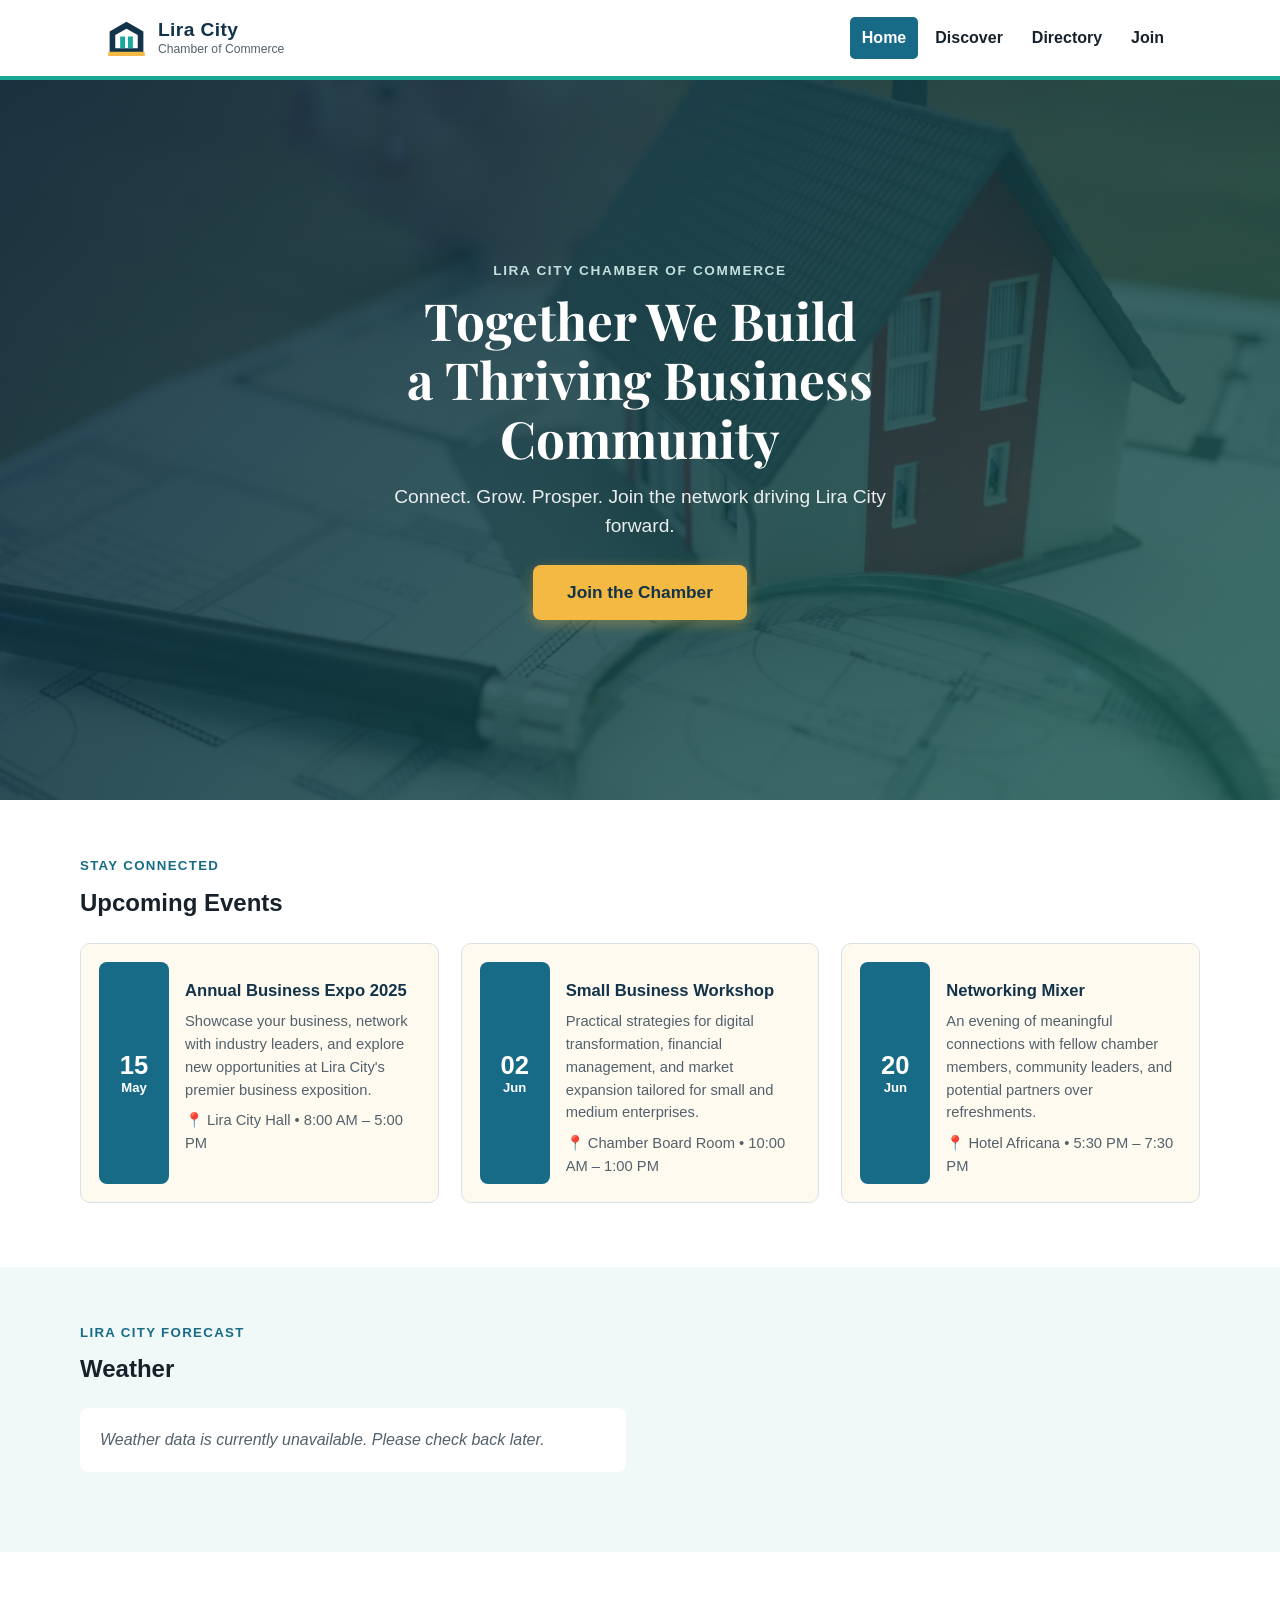
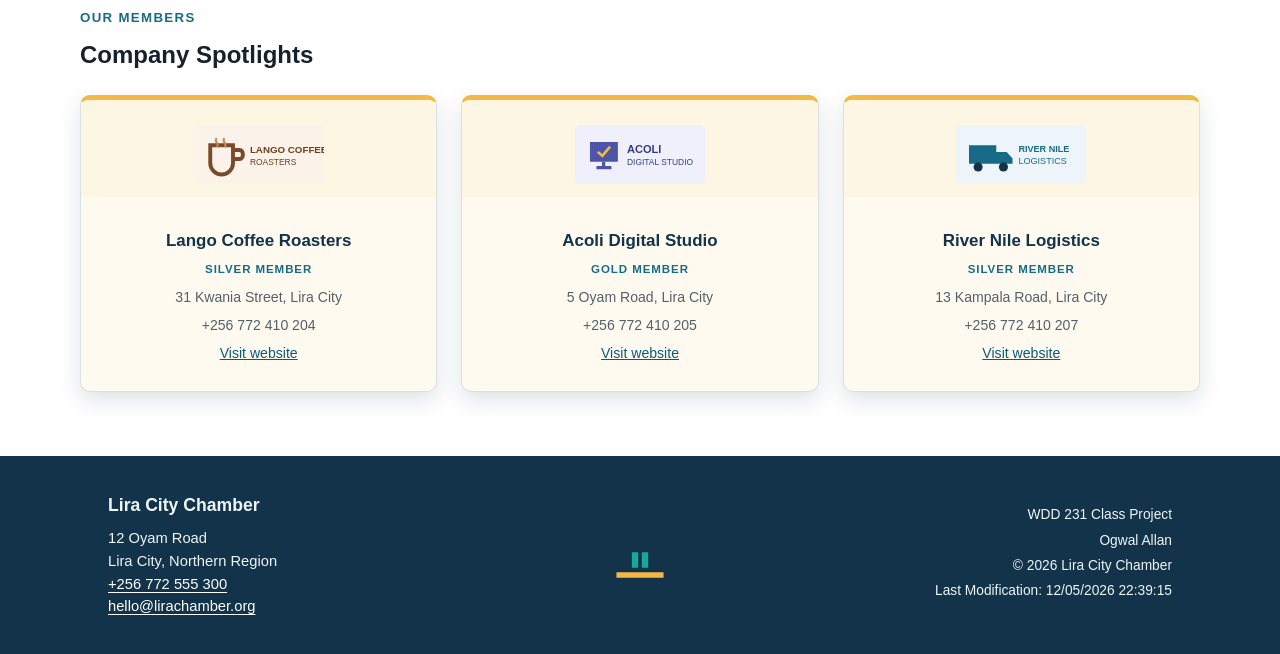
==== chamber/index.html @ 7673d874 "Wk01 Chamber Home Page" ====
<!doctype html>
<html lang="en-US">
<head>
  <meta charset="utf-8">
  <meta name="viewport" content="width=device-width, initial-scale=1">
  <meta name="description" content="Lira City Chamber of Commerce — connecting businesses, building community, and driving prosperity in Lira City.">
  <meta name="author" content="Ogwal Allan">
  <meta property="og:title" content="Lira City Chamber of Commerce">
  <meta property="og:description" content="Join Lira City's premier business network. Discover events, resources, and opportunities to grow your business.">
  <meta property="og:image" content="https://allan2468coder.github.io/wdd231/chamber/images/social-card.svg">
  <meta property="og:url" content="https://allan2468coder.github.io/wdd231/chamber/">
  <meta property="og:type" content="website">
  <meta name="twitter:card" content="summary_large_image">
  <title>Lira City Chamber of Commerce</title>
  <link rel="icon" href="images/favicon.svg" type="image/svg+xml">
  <link rel="preconnect" href="https://fonts.googleapis.com">
  <link rel="preconnect" href="https://fonts.gstatic.com" crossorigin>
  <link href="https://fonts.googleapis.com/css2?family=DM+Sans:wght@400;500;700&family=Playfair+Display:wght@700&display=swap" rel="stylesheet">
  <link rel="stylesheet" href="styles/normalize.css">
  <link rel="stylesheet" href="styles/small.css">
  <link rel="stylesheet" href="styles/larger.css">
  <script src="../scripts/navigation.js" defer></script>
  <script src="scripts/home.js" defer></script>
</head>
<body>
  <header class="site-header">
    <div class="header-inner">
      <a class="brand" href="index.html" aria-label="Lira City Chamber of Commerce home">
        <img src="images/chamber-mark.svg" alt="" width="48" height="48">
        <span><strong>Lira City</strong><small>Chamber of Commerce</small></span>
      </a>
      <button id="menu-button" class="menu-button" type="button" aria-label="Open navigation menu" aria-expanded="false" aria-controls="primary-nav"><span></span><span></span><span></span></button>
      <nav id="primary-nav" class="primary-nav" aria-label="Primary navigation">
        <a href="index.html" aria-current="page">Home</a>
        <a href="discover.html">Discover</a>
        <a href="directory.html">Directory</a>
        <a href="join.html">Join</a>
      </nav>
    </div>
  </header>

  <main class="home-main">
    <!-- Hero Section -->
    <section class="hero" aria-labelledby="hero-heading">
      <div class="hero-bg"></div>
      <div class="hero-overlay"></div>
      <div class="hero-content">
        <p class="eyebrow">Lira City Chamber of Commerce</p>
        <h1 id="hero-heading">Together We Build<br>a Thriving Business Community</h1>
        <p>Connect. Grow. Prosper. Join the network driving Lira City forward.</p>
        <a href="join.html" class="cta-button">Join the Chamber</a>
      </div>
    </section>

    <!-- Current Events Section -->
    <section class="events-section section-padding" aria-labelledby="events-heading">
      <div class="section-container">
        <p class="eyebrow">Stay connected</p>
        <h2 id="events-heading">Upcoming Events</h2>
        <div class="events-grid">
          <article class="event-card">
            <time class="event-date" datetime="2025-05-15"><span class="event-day">15</span> May</time>
            <div class="event-body">
              <h3>Annual Business Expo 2025</h3>
              <p>Showcase your business, network with industry leaders, and explore new opportunities at Lira City's premier business exposition.</p>
              <p class="event-meta"><strong>📍</strong> Lira City Hall &bull; 8:00 AM – 5:00 PM</p>
            </div>
          </article>
          <article class="event-card">
            <time class="event-date" datetime="2025-06-02"><span class="event-day">02</span> Jun</time>
            <div class="event-body">
              <h3>Small Business Workshop</h3>
              <p>Practical strategies for digital transformation, financial management, and market expansion tailored for small and medium enterprises.</p>
              <p class="event-meta"><strong>📍</strong> Chamber Board Room &bull; 10:00 AM – 1:00 PM</p>
            </div>
          </article>
          <article class="event-card">
            <time class="event-date" datetime="2025-06-20"><span class="event-day">20</span> Jun</time>
            <div class="event-body">
              <h3>Networking Mixer</h3>
              <p>An evening of meaningful connections with fellow chamber members, community leaders, and potential partners over refreshments.</p>
              <p class="event-meta"><strong>📍</strong> Hotel Africana &bull; 5:30 PM – 7:30 PM</p>
            </div>
          </article>
        </div>
      </div>
    </section>

    <!-- Weather Section -->
    <section class="weather-section section-padding" aria-labelledby="weather-heading">
      <div class="section-container">
        <p class="eyebrow">Lira City forecast</p>
        <h2 id="weather-heading">Weather</h2>
        <div class="weather-display" id="weather-display">
          <div class="weather-current">
            <div class="weather-icon-wrap">
              <span id="weather-icon" class="weather-icon" role="img" aria-label="Loading weather"></span>
            </div>
            <div class="weather-current-info">
              <p class="weather-temp" id="weather-temp">--</p>
              <p class="weather-desc" id="weather-desc">Loading weather data…</p>
              <p class="weather-humidity" id="weather-humidity"></p>
            </div>
          </div>
          <div class="weather-forecast" id="weather-forecast">
            <h3>3-Day Forecast</h3>
            <div class="forecast-cards" id="forecast-cards">
              <div class="forecast-card">
                <p class="forecast-day">--</p>
                <span class="forecast-icon" role="img" aria-label="Loading forecast"></span>
                <p class="forecast-temp">--</p>
              </div>
              <div class="forecast-card">
                <p class="forecast-day">--</p>
                <span class="forecast-icon" role="img" aria-label="Loading forecast"></span>
                <p class="forecast-temp">--</p>
              </div>
              <div class="forecast-card">
                <p class="forecast-day">--</p>
                <span class="forecast-icon" role="img" aria-label="Loading forecast"></span>
                <p class="forecast-temp">--</p>
              </div>
            </div>
          </div>
        </div>
      </div>
    </section>

    <!-- Company Spotlights Section -->
    <section class="spotlights-section section-padding" aria-labelledby="spotlights-heading">
      <div class="section-container">
        <p class="eyebrow">Our members</p>
        <h2 id="spotlights-heading">Company Spotlights</h2>
        <div class="spotlights-grid" id="spotlights-grid"></div>
      </div>
    </section>
  </main>

  <footer class="site-footer">
    <div class="footer-inner">
      <section>
        <h2>Lira City Chamber</h2>
        <address>12 Oyam Road<br>Lira City, Northern Region<br><a href="tel:+256772555300">+256 772 555 300</a><br><a href="mailto:hello@lirachamber.org">hello@lirachamber.org</a></address>
      </section>
      <div class="footer-mark" aria-hidden="true"><img src="images/chamber-mark.svg" alt="" width="58" height="58"></div>
      <section class="developer-info">
        <p>WDD 231 Class Project</p>
        <p>Ogwal Allan</p>
        <p>&copy; <span id="currentyear"></span> Lira City Chamber</p>
        <p>Last Modification: <span id="lastModified"></span></p>
      </section>
    </div>
  </footer>
</body>
</html>
---- chamber/styles/small.css ----
:root{--navy:#12334a;--blue:#176b87;--teal:#18a999;--gold:#f4b942;--cream:#fffaf0;--ink:#17212b;--muted:#52616b;--line:#d8e1e5;--white:#fff;--shadow:0 8px 22px rgb(18 51 74 / 14%)}
body{font-family:Arial,Helvetica,sans-serif;color:var(--ink);background:var(--cream);line-height:1.55}.site-header{background:var(--white);border-bottom:4px solid var(--teal);box-shadow:0 2px 8px rgb(18 51 74 / 8%)}.header-inner,main,.footer-inner{max-width:1120px;margin:auto}.header-inner{min-height:76px;padding:10px 18px;display:flex;align-items:center;justify-content:space-between;flex-wrap:wrap}.brand{display:flex;align-items:center;gap:9px;text-decoration:none;color:var(--navy);line-height:1.05}.brand img{width:45px;height:45px}.brand strong,.brand small{display:block}.brand strong{font-size:1.2rem;letter-spacing:.02em}.brand small{font-size:.76rem;color:var(--muted);margin-top:3px}.menu-button{border:0;background:transparent;padding:10px;cursor:pointer}.menu-button span{display:block;width:26px;height:3px;background:var(--navy);margin:5px;border-radius:3px}.primary-nav{width:100%;display:none;flex-direction:column;padding:8px 0 2px}.primary-nav.open{display:flex}.primary-nav a{padding:10px 13px;text-decoration:none;font-weight:700;border-radius:5px}.primary-nav a:hover,.primary-nav a:focus-visible,.primary-nav a[aria-current=page]{color:var(--white);background:var(--blue);outline:none}.directory-intro{padding:52px 20px 32px;background:linear-gradient(135deg,#e5f6f3,#fff5d9);border-bottom:1px solid var(--line)}.directory-intro>*{max-width:1120px;margin-left:auto;margin-right:auto}.eyebrow{color:var(--blue);font-size:.83rem;font-weight:700;letter-spacing:.1em;text-transform:uppercase;margin-bottom:7px}.directory-intro h1{color:var(--navy);font-size:clamp(2rem,6vw,3.4rem);line-height:1.1;margin-bottom:10px}.directory-intro p:last-child{color:var(--muted);font-size:1.06rem;margin-bottom:0}.directory-section{padding:30px 18px 55px}.directory-controls{display:flex;justify-content:center;gap:10px;margin-bottom:28px}.view-button{border:2px solid var(--blue);background:var(--white);color:var(--navy);padding:9px 15px;border-radius:6px;font-weight:700;cursor:pointer}.view-button span{font-size:1.25rem;vertical-align:-1px}.view-button:hover,.view-button:focus-visible,.view-button.is-active{color:var(--white);background:var(--blue);outline:none}.member-grid{display:grid;grid-template-columns:repeat(auto-fit,minmax(245px,1fr));gap:19px}.member-card{display:grid;grid-template-rows:auto 1fr;background:var(--white);border:1px solid var(--line);border-top:5px solid var(--teal);border-radius:10px;overflow:hidden;box-shadow:var(--shadow);transition:transform .2s}.member-card:hover{transform:translateY(-3px)}.member-card__head{padding:20px 18px 12px;text-align:center;background:#f5fbfb}.member-card__head img{height:70px;width:150px;object-fit:contain;margin:0 auto 10px}.member-card h2{font-size:1.1rem;line-height:1.25;margin-bottom:3px;color:var(--navy)}.member-card__level{font-size:.75rem;font-weight:700;color:var(--blue);text-transform:uppercase;letter-spacing:.07em}.member-card__body{padding:16px 18px;color:var(--muted);font-size:.94rem}.member-card__body p{margin-bottom:8px}.member-card__body a{color:#075b7b;overflow-wrap:anywhere}.member-list{display:grid;gap:0;border:1px solid var(--line);border-radius:7px;overflow:hidden;background:var(--white)}.member-list .member-card{display:grid;grid-template-columns:1fr;gap:8px;border:0;border-radius:0;border-top:1px solid var(--line);box-shadow:none;padding:17px;background:var(--white)}.member-list .member-card:first-child{border-top:0}.member-list .member-card:nth-child(even){background:#e8f8f6}.member-list .member-card:hover{transform:none}.member-list .member-card__head{padding:0;background:transparent;text-align:left}.member-list .member-card__head img,.member-list .member-card__level{display:none}.member-list .member-card h2{margin:0}.member-list .member-card__body{display:contents;padding:0}.member-list .member-card__body p{margin:0;color:var(--muted)}.site-footer{background:var(--navy);color:#eef6f7}.footer-inner{padding:35px 20px;display:grid;gap:25px}.site-footer h2{font-size:1.1rem;margin-bottom:8px}.site-footer address{font-style:normal;font-size:.92rem}.site-footer a{color:#fff;text-underline-offset:3px}.footer-mark{display:none}.developer-info{font-size:.86rem}.developer-info p{margin:0 0 4px}
@media (prefers-reduced-motion:reduce){*{transition:none!important}}

/* ═══════════════════════════════════════════════════════════════════════
   HOME PAGE SECTIONS (Mobile-First)
   ═══════════════════════════════════════════════════════════════════════ */

.home-main{max-width:none;margin:0}
.section-padding{padding:42px 18px 50px}
.section-container{max-width:1120px;margin:0 auto}

/* ─── Hero ──────────────────────────────────────────────────────────── */
.hero{position:relative;display:flex;align-items:center;justify-content:center;min-height:60vh;overflow:hidden;text-align:center;color:var(--white)}
.hero-bg{position:absolute;inset:0;background:url('../images/hero.webp') no-repeat center/cover;filter:brightness(.4)}
.hero-overlay{position:absolute;inset:0;background:linear-gradient(135deg,rgba(18,51,74,.75),rgba(24,169,153,.35))}
.hero-content{position:relative;z-index:2;max-width:740px;padding:20px}
.hero-content .eyebrow{color:#d4f1ed;font-size:.85rem;font-weight:700;letter-spacing:.12em;text-transform:uppercase;margin-bottom:10px}
.hero-content h1{font-family:'Playfair Display',Georgia,serif;font-size:clamp(1.8rem,6vw,3.2rem);line-height:1.15;margin-bottom:14px}
.hero-content p{font-size:clamp(1rem,2.5vw,1.2rem);opacity:.9;margin-bottom:24px;max-width:540px;margin-left:auto;margin-right:auto}
.cta-button{display:inline-block;background:var(--gold);color:var(--navy);padding:14px 34px;border-radius:8px;font-weight:700;font-size:1.08rem;text-decoration:none;transition:background .2s,transform .2s;box-shadow:0 4px 14px rgb(244 185 66 / 35%)}
.cta-button:hover,.cta-button:focus-visible{background:#e0a630;transform:translateY(-2px);outline:none}

/* ─── Events ───────────────────────────────────────────────────────── */
.events-section{background:var(--white)}
.events-grid{display:grid;gap:18px;margin-top:22px}
.event-card{display:flex;gap:16px;background:var(--cream);border:1px solid var(--line);border-radius:10px;padding:18px;transition:box-shadow .2s}
.event-card:hover{box-shadow:var(--shadow)}
.event-date{display:flex;flex-direction:column;align-items:center;justify-content:center;min-width:70px;background:var(--blue);color:var(--white);border-radius:8px;padding:10px 8px;font-weight:700;font-size:.82rem;text-align:center;line-height:1.2;flex-shrink:0}
.event-day{font-size:1.6rem;display:block}
.event-body h3{font-size:1.04rem;color:var(--navy);margin-bottom:6px}
.event-body p{font-size:.92rem;color:var(--muted);margin-bottom:6px}
.event-meta{margin-top:8px;font-size:.85rem;color:var(--blue)}

/* ─── Weather ──────────────────────────────────────────────────────── */
.weather-section{background:#f0f9f7}
.weather-display{display:grid;gap:24px;margin-top:20px}
.weather-current{display:flex;align-items:center;gap:18px;background:var(--white);border:1px solid var(--line);border-radius:12px;padding:20px 24px;box-shadow:var(--shadow)}
.weather-icon-wrap{flex-shrink:0}
.weather-icon{display:block;font-size:4rem;line-height:1}
.weather-temp{font-size:2.4rem;font-weight:700;color:var(--navy);margin:0 0 2px}
.weather-desc{font-size:1.1rem;color:var(--ink);margin:0 0 4px;text-transform:capitalize}
.weather-humidity{font-size:.85rem;color:var(--muted);margin:0}
.weather-error{padding:20px;background:var(--white);border-radius:8px;color:var(--muted);font-style:italic}
.weather-forecast{background:var(--white);border:1px solid var(--line);border-radius:12px;padding:20px 18px;box-shadow:var(--shadow)}
.weather-forecast h3{font-size:.95rem;color:var(--navy);margin-bottom:14px;text-align:center}
.forecast-cards{display:flex;gap:12px;justify-content:center}
.forecast-card{flex:1;text-align:center;background:var(--cream);border-radius:10px;padding:14px 8px;border:1px solid var(--line)}
.forecast-day{font-weight:700;color:var(--blue);font-size:.88rem;margin:0 0 6px}
.forecast-icon{display:block;font-size:2rem;line-height:1;margin:0 auto 6px}
.forecast-temp{font-weight:700;color:var(--navy);font-size:1rem;margin:0}

/* ─── Spotlights ───────────────────────────────────────────────────── */
.spotlights-section{background:var(--white)}
.spotlights-grid{display:grid;gap:20px;margin-top:22px}
.spotlight-card{background:var(--cream);border:1px solid var(--line);border-top:5px solid var(--gold);border-radius:10px;overflow:hidden;box-shadow:var(--shadow);transition:transform .2s}
.spotlight-card:hover{transform:translateY(-3px)}
.spotlight-head{padding:22px 18px 10px;text-align:center;background:hsl(44 88% 94%)}
.spotlight-head img{height:65px;width:130px;object-fit:contain;margin:0 auto}
.spotlight-body{padding:14px 18px 20px;text-align:center}
.spotlight-body h3{font-size:1.06rem;color:var(--navy);margin-bottom:2px}
.spotlight-level{font-size:.72rem;font-weight:700;color:var(--blue);text-transform:uppercase;letter-spacing:.08em}
.spotlight-body p{font-size:.88rem;color:var(--muted);margin:6px 0}
.spotlight-body a{color:#075b7b;overflow-wrap:anywhere}
---- chamber/styles/larger.css ----
@media (min-width:720px){.header-inner{flex-wrap:nowrap;padding:12px 24px}.menu-button{display:none}.primary-nav{width:auto;display:flex;flex-direction:row;gap:5px;padding:0}.primary-nav a{padding:9px 12px}.directory-intro{padding:62px 28px 37px}.directory-section{padding:40px 28px 70px}.member-grid{grid-template-columns:repeat(3,1fr);gap:24px}.member-list .member-card{grid-template-columns:1.1fr 1.4fr 1fr 1.45fr;gap:20px;align-items:center;padding:16px 22px}.footer-inner{grid-template-columns:1fr auto 1fr;align-items:center;padding:36px 28px}.footer-mark{display:block}.developer-info{text-align:right}

/* ─── Home Page Larger ────────────────────────────────────────── */
.section-padding{padding:56px 28px 64px}.hero{min-height:80vh}.events-grid{grid-template-columns:repeat(3,1fr);gap:22px}.weather-display{grid-template-columns:1fr 1fr;gap:28px;align-items:start}.weather-current{padding:28px 30px}.weather-forecast{padding:24px}.forecast-card{padding:18px 12px}.spotlights-grid{grid-template-columns:repeat(3,1fr);gap:24px}}
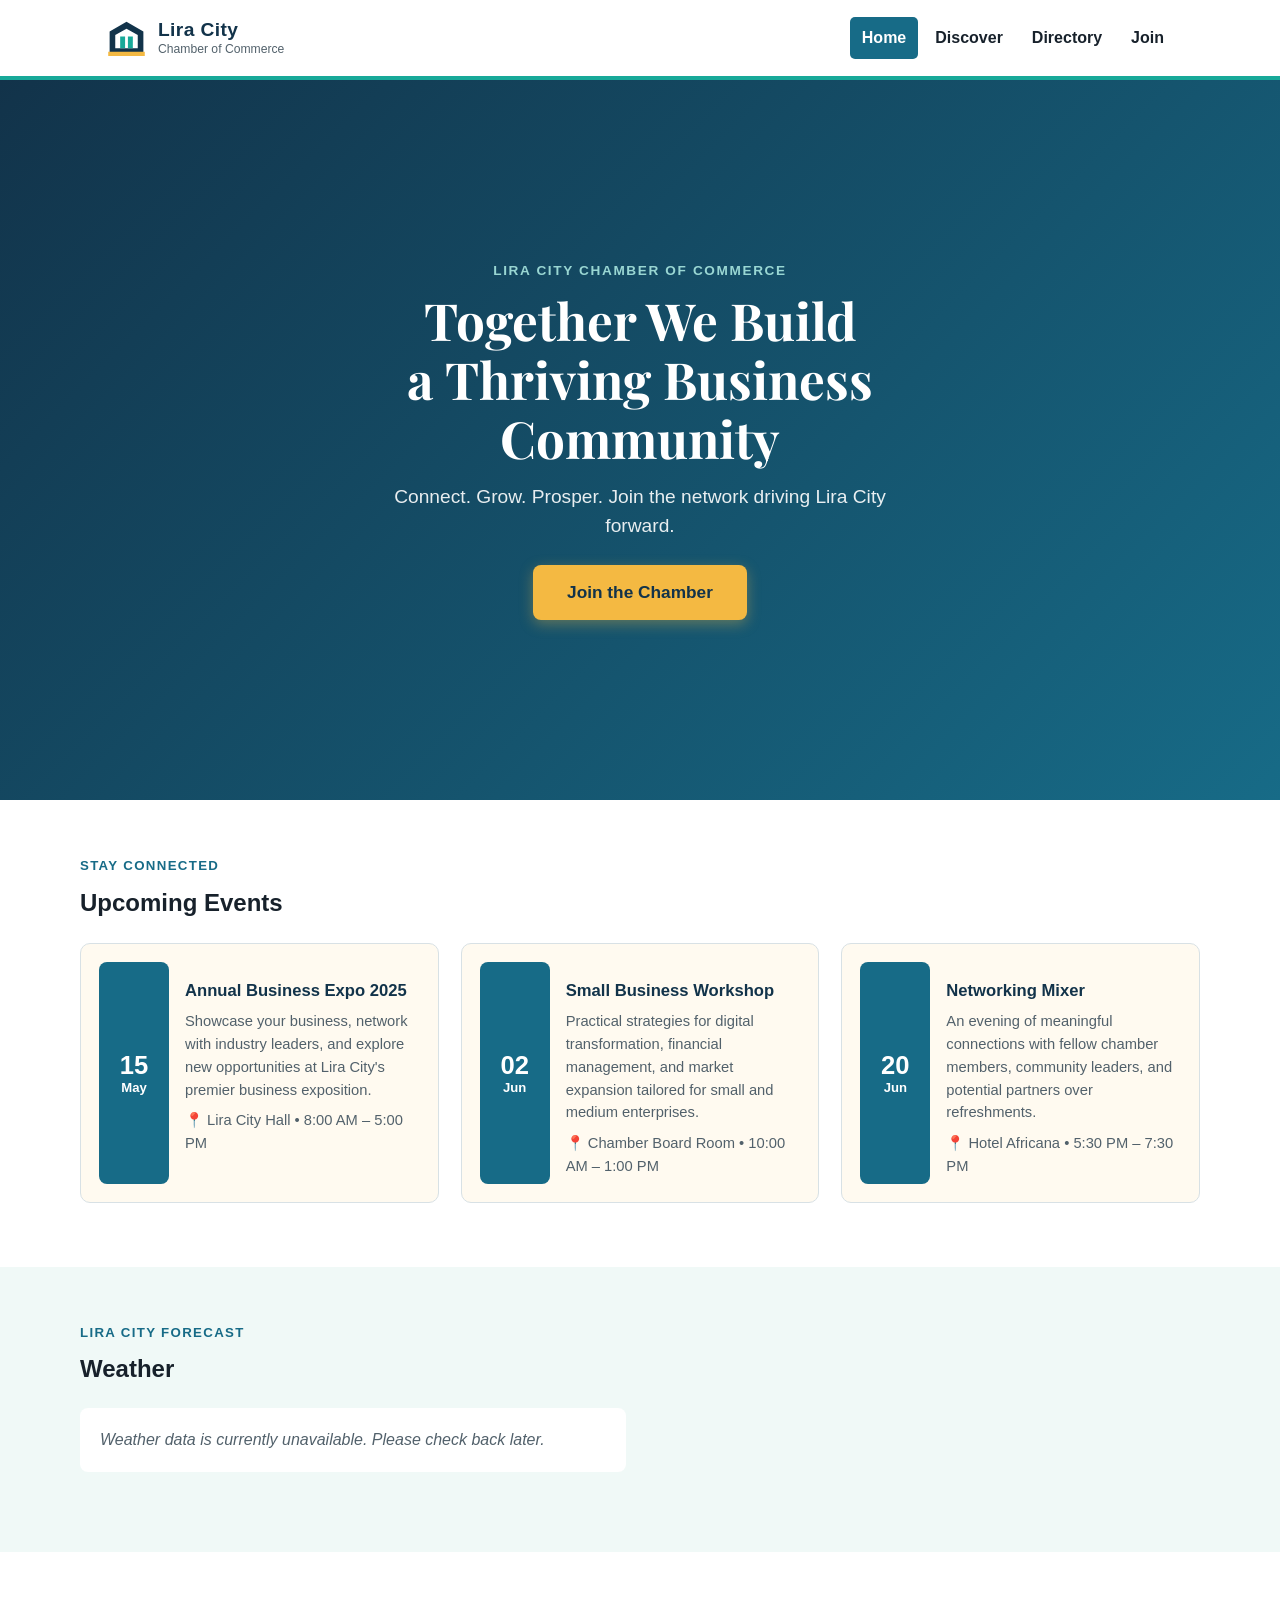
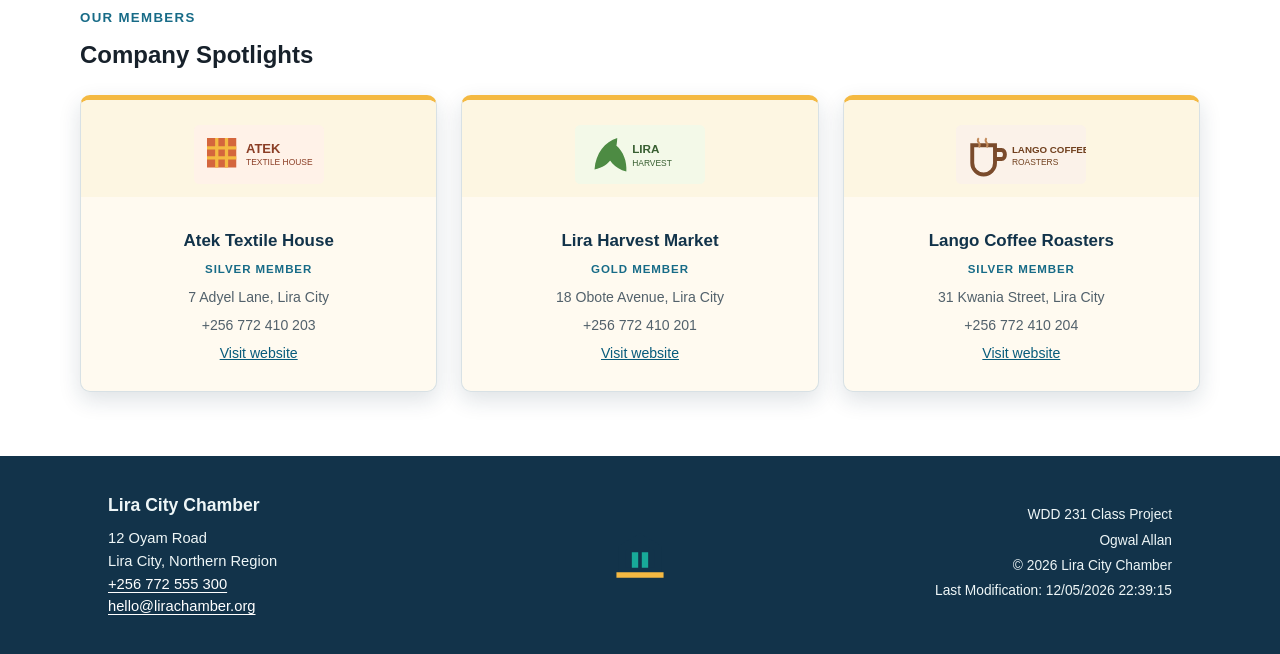
==== commit d2ce4e78: "WK2 ch banner fix" ====
--- a/chamber/index.html
+++ b/chamber/index.html
@@ -42,7 +42,7 @@
   <main class="home-main">
     <!-- Hero Section -->
     <section class="hero" aria-labelledby="hero-heading">
-      <div class="hero-bg"></div>
+      <img src="images/hero.webp" alt="Lira City skyline" class="hero-image">
       <div class="hero-overlay"></div>
       <div class="hero-content">
         <p class="eyebrow">Lira City Chamber of Commerce</p>
--- a/chamber/styles/small.css
+++ b/chamber/styles/small.css
@@ -11,11 +11,11 @@
 .section-container{max-width:1120px;margin:0 auto}
 
 /* ─── Hero ──────────────────────────────────────────────────────────── */
-.hero{position:relative;display:flex;align-items:center;justify-content:center;min-height:60vh;overflow:hidden;text-align:center;color:var(--white)}
-.hero-bg{position:absolute;inset:0;background:url('../images/hero.webp') no-repeat center/cover;filter:brightness(.4)}
-.hero-overlay{position:absolute;inset:0;background:linear-gradient(135deg,rgba(18,51,74,.75),rgba(24,169,153,.35))}
+.hero{position:relative;display:flex;align-items:center;justify-content:center;min-height:60vh;overflow:hidden;text-align:center;color:var(--white);background:var(--navy)}
+.hero-image{position:absolute;inset:0;width:100%;height:100%;object-fit:cover;filter:brightness(.35)}
+.hero-overlay{position:absolute;inset:0;background:linear-gradient(135deg,rgb(18 51 74),rgb(23 107 135))}
 .hero-content{position:relative;z-index:2;max-width:740px;padding:20px}
-.hero-content .eyebrow{color:#d4f1ed;font-size:.85rem;font-weight:700;letter-spacing:.12em;text-transform:uppercase;margin-bottom:10px}
+.hero-content .eyebrow{color:#a8e6df;font-size:.85rem;font-weight:700;letter-spacing:.12em;text-transform:uppercase;margin-bottom:10px}
 .hero-content h1{font-family:'Playfair Display',Georgia,serif;font-size:clamp(1.8rem,6vw,3.2rem);line-height:1.15;margin-bottom:14px}
 .hero-content p{font-size:clamp(1rem,2.5vw,1.2rem);opacity:.9;margin-bottom:24px;max-width:540px;margin-left:auto;margin-right:auto}
 .cta-button{display:inline-block;background:var(--gold);color:var(--navy);padding:14px 34px;border-radius:8px;font-weight:700;font-size:1.08rem;text-decoration:none;transition:background .2s,transform .2s;box-shadow:0 4px 14px rgb(244 185 66 / 35%)}
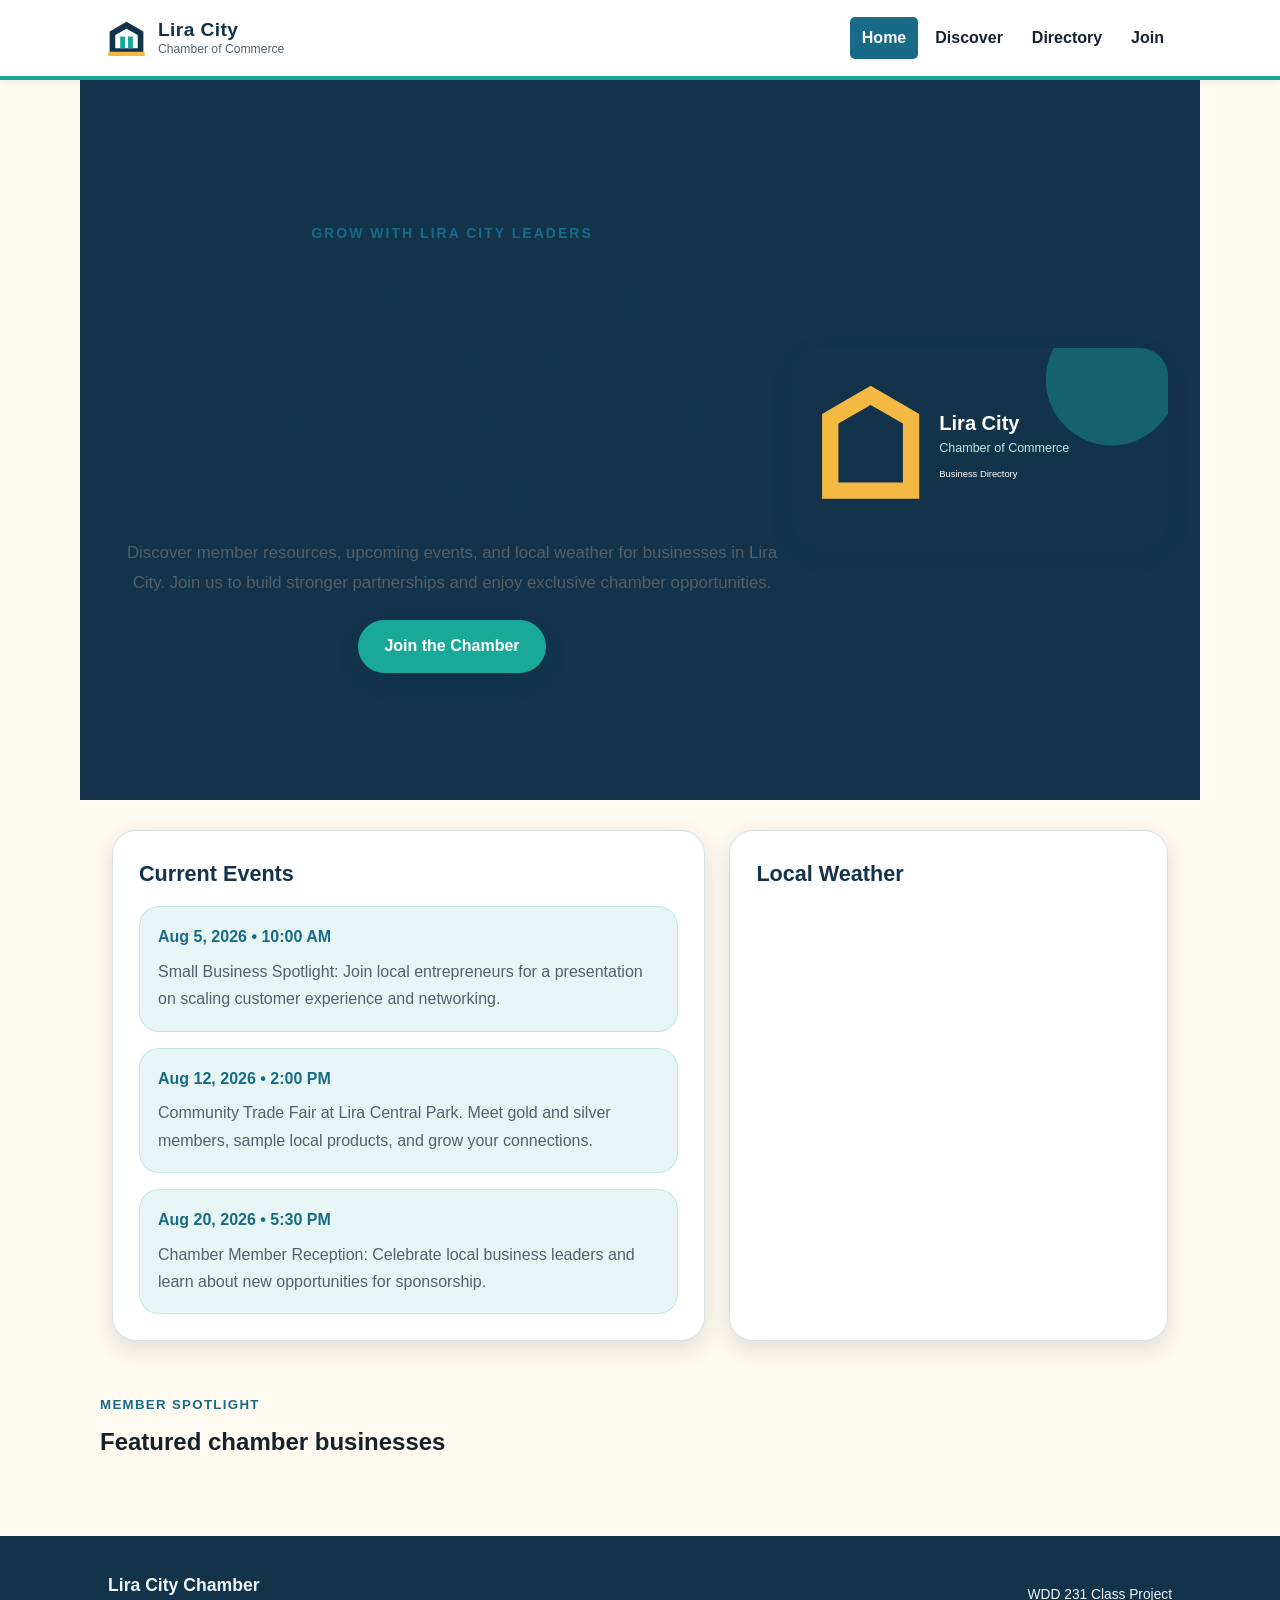
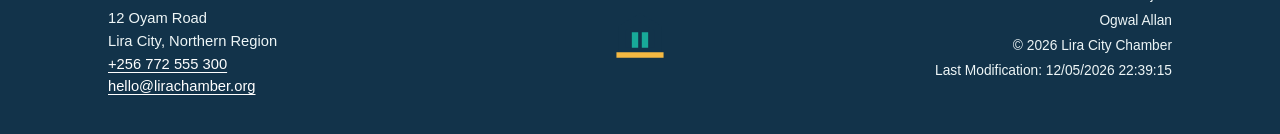
==== commit 9b4857fa: "Assignment" ====
--- a/chamber/index.html
+++ b/chamber/index.html
@@ -3,15 +3,15 @@
 <head>
   <meta charset="utf-8">
   <meta name="viewport" content="width=device-width, initial-scale=1">
-  <meta name="description" content="Lira City Chamber of Commerce — connecting businesses, building community, and driving prosperity in Lira City.">
+  <meta name="description" content="Welcome to the Lira City Chamber of Commerce home page featuring events, weather, and member spotlights.">
   <meta name="author" content="Ogwal Allan">
   <meta property="og:title" content="Lira City Chamber of Commerce">
-  <meta property="og:description" content="Join Lira City's premier business network. Discover events, resources, and opportunities to grow your business.">
-  <meta property="og:image" content="https://allan2468coder.github.io/wdd231/chamber/images/social-card.svg">
-  <meta property="og:url" content="https://allan2468coder.github.io/wdd231/chamber/">
+  <meta property="og:description" content="Supporting local business growth with events, weather, and member spotlights from Lira City.">
+  <meta property="og:image" content="images/social-card.svg">
+  <meta property="og:url" content="index.html">
   <meta property="og:type" content="website">
   <meta name="twitter:card" content="summary_large_image">
-  <title>Lira City Chamber of Commerce</title>
+  <title>Lira City Chamber | Home</title>
   <link rel="icon" href="images/favicon.svg" type="image/svg+xml">
   <link rel="preconnect" href="https://fonts.googleapis.com">
   <link rel="preconnect" href="https://fonts.gstatic.com" crossorigin>
@@ -19,17 +19,19 @@
   <link rel="stylesheet" href="styles/normalize.css">
   <link rel="stylesheet" href="styles/small.css">
   <link rel="stylesheet" href="styles/larger.css">
-  <script src="../scripts/navigation.js" defer></script>
+  <link rel="stylesheet" href="styles/home.css">
+  <script src="scripts/navigation.js" defer></script>
   <script src="scripts/home.js" defer></script>
+  <script src="scripts/footer.js" defer></script>
 </head>
 <body>
   <header class="site-header">
     <div class="header-inner">
       <a class="brand" href="index.html" aria-label="Lira City Chamber of Commerce home">
-        <img src="images/chamber-mark.svg" alt="" width="48" height="48">
+        <img src="images/chamber-mark.svg" alt="Lira City Chamber mark" width="48" height="48">
         <span><strong>Lira City</strong><small>Chamber of Commerce</small></span>
       </a>
-      <button id="menu-button" class="menu-button" type="button" aria-label="Open navigation menu" aria-expanded="false" aria-controls="primary-nav"><span></span><span></span><span></span></button>
+      <button class="menu-button" type="button" aria-label="Open navigation menu" aria-expanded="false" aria-controls="primary-nav"><span></span><span></span><span></span></button>
       <nav id="primary-nav" class="primary-nav" aria-label="Primary navigation">
         <a href="index.html" aria-current="page">Home</a>
         <a href="discover.html">Discover</a>
@@ -39,100 +41,50 @@
     </div>
   </header>
 
-  <main class="home-main">
-    <!-- Hero Section -->
-    <section class="hero" aria-labelledby="hero-heading">
-      <img src="images/hero.webp" alt="Lira City skyline" class="hero-image">
-      <div class="hero-overlay"></div>
-      <div class="hero-content">
-        <p class="eyebrow">Lira City Chamber of Commerce</p>
-        <h1 id="hero-heading">Together We Build<br>a Thriving Business Community</h1>
-        <p>Connect. Grow. Prosper. Join the network driving Lira City forward.</p>
-        <a href="join.html" class="cta-button">Join the Chamber</a>
+  <main>
+    <section class="hero" aria-labelledby="home-title">
+      <div class="hero-copy">
+        <p class="eyebrow">Grow with Lira City leaders</p>
+        <h1 id="home-title">A thriving chamber for business, community, and connection.</h1>
+        <p>Discover member resources, upcoming events, and local weather for businesses in Lira City. Join us to build stronger partnerships and enjoy exclusive chamber opportunities.</p>
+        <a class="hero-cta" href="join.html">Join the Chamber</a>
+      </div>
+      <div class="hero-visual">
+        <img src="images/social-card.svg" alt="Illustration of the Lira City Chamber of Commerce building and city growth">
       </div>
     </section>
 
-    <!-- Current Events Section -->
-    <section class="events-section section-padding" aria-labelledby="events-heading">
-      <div class="section-container">
-        <p class="eyebrow">Stay connected</p>
-        <h2 id="events-heading">Upcoming Events</h2>
-        <div class="events-grid">
-          <article class="event-card">
-            <time class="event-date" datetime="2025-05-15"><span class="event-day">15</span> May</time>
-            <div class="event-body">
-              <h3>Annual Business Expo 2025</h3>
-              <p>Showcase your business, network with industry leaders, and explore new opportunities at Lira City's premier business exposition.</p>
-              <p class="event-meta"><strong>📍</strong> Lira City Hall &bull; 8:00 AM – 5:00 PM</p>
-            </div>
-          </article>
-          <article class="event-card">
-            <time class="event-date" datetime="2025-06-02"><span class="event-day">02</span> Jun</time>
-            <div class="event-body">
-              <h3>Small Business Workshop</h3>
-              <p>Practical strategies for digital transformation, financial management, and market expansion tailored for small and medium enterprises.</p>
-              <p class="event-meta"><strong>📍</strong> Chamber Board Room &bull; 10:00 AM – 1:00 PM</p>
-            </div>
-          </article>
-          <article class="event-card">
-            <time class="event-date" datetime="2025-06-20"><span class="event-day">20</span> Jun</time>
-            <div class="event-body">
-              <h3>Networking Mixer</h3>
-              <p>An evening of meaningful connections with fellow chamber members, community leaders, and potential partners over refreshments.</p>
-              <p class="event-meta"><strong>📍</strong> Hotel Africana &bull; 5:30 PM – 7:30 PM</p>
-            </div>
-          </article>
+    <section class="home-panels">
+      <article class="card">
+        <h2>Current Events</h2>
+        <div class="event-list">
+          <div class="event-item">
+            <time datetime="2026-08-05">Aug 5, 2026 • 10:00 AM</time>
+            <p>Small Business Spotlight: Join local entrepreneurs for a presentation on scaling customer experience and networking.</p>
+          </div>
+          <div class="event-item">
+            <time datetime="2026-08-12">Aug 12, 2026 • 2:00 PM</time>
+            <p>Community Trade Fair at Lira Central Park. Meet gold and silver members, sample local products, and grow your connections.</p>
+          </div>
+          <div class="event-item">
+            <time datetime="2026-08-20">Aug 20, 2026 • 5:30 PM</time>
+            <p>Chamber Member Reception: Celebrate local business leaders and learn about new opportunities for sponsorship.</p>
+          </div>
         </div>
-      </div>
+      </article>
+
+      <article class="card" aria-labelledby="weather-heading">
+        <h2 id="weather-heading">Local Weather</h2>
+        <div id="weather-display"></div>
+        <div id="forecast-grid" class="forecast-grid" aria-live="polite"></div>
+        <p id="weather-note" class="weather-note"></p>
+      </article>
     </section>
 
-    <!-- Weather Section -->
-    <section class="weather-section section-padding" aria-labelledby="weather-heading">
-      <div class="section-container">
-        <p class="eyebrow">Lira City forecast</p>
-        <h2 id="weather-heading">Weather</h2>
-        <div class="weather-display" id="weather-display">
-          <div class="weather-current">
-            <div class="weather-icon-wrap">
-              <span id="weather-icon" class="weather-icon" role="img" aria-label="Loading weather"></span>
-            </div>
-            <div class="weather-current-info">
-              <p class="weather-temp" id="weather-temp">--</p>
-              <p class="weather-desc" id="weather-desc">Loading weather data…</p>
-              <p class="weather-humidity" id="weather-humidity"></p>
-            </div>
-          </div>
-          <div class="weather-forecast" id="weather-forecast">
-            <h3>3-Day Forecast</h3>
-            <div class="forecast-cards" id="forecast-cards">
-              <div class="forecast-card">
-                <p class="forecast-day">--</p>
-                <span class="forecast-icon" role="img" aria-label="Loading forecast"></span>
-                <p class="forecast-temp">--</p>
-              </div>
-              <div class="forecast-card">
-                <p class="forecast-day">--</p>
-                <span class="forecast-icon" role="img" aria-label="Loading forecast"></span>
-                <p class="forecast-temp">--</p>
-              </div>
-              <div class="forecast-card">
-                <p class="forecast-day">--</p>
-                <span class="forecast-icon" role="img" aria-label="Loading forecast"></span>
-                <p class="forecast-temp">--</p>
-              </div>
-            </div>
-          </div>
-        </div>
-      </div>
-    </section>
-
-    <!-- Company Spotlights Section -->
-    <section class="spotlights-section section-padding" aria-labelledby="spotlights-heading">
-      <div class="section-container">
-        <p class="eyebrow">Our members</p>
-        <h2 id="spotlights-heading">Company Spotlights</h2>
-        <div class="spotlights-grid" id="spotlights-grid"></div>
-      </div>
+    <section class="spotlight-section" aria-labelledby="spotlight-title">
+      <p class="eyebrow">Member spotlight</p>
+      <h2 id="spotlight-title">Featured chamber businesses</h2>
+      <div id="spotlight-grid" class="spotlight-grid" aria-live="polite"></div>
     </section>
   </main>
 
@@ -153,4 +105,3 @@
   </footer>
 </body>
 </html>
-
--- a/chamber/styles/small.css
+++ b/chamber/styles/small.css
@@ -1,5 +1,5 @@
 :root{--navy:#12334a;--blue:#176b87;--teal:#18a999;--gold:#f4b942;--cream:#fffaf0;--ink:#17212b;--muted:#52616b;--line:#d8e1e5;--white:#fff;--shadow:0 8px 22px rgb(18 51 74 / 14%)}
-body{font-family:Arial,Helvetica,sans-serif;color:var(--ink);background:var(--cream);line-height:1.55}.site-header{background:var(--white);border-bottom:4px solid var(--teal);box-shadow:0 2px 8px rgb(18 51 74 / 8%)}.header-inner,main,.footer-inner{max-width:1120px;margin:auto}.header-inner{min-height:76px;padding:10px 18px;display:flex;align-items:center;justify-content:space-between;flex-wrap:wrap}.brand{display:flex;align-items:center;gap:9px;text-decoration:none;color:var(--navy);line-height:1.05}.brand img{width:45px;height:45px}.brand strong,.brand small{display:block}.brand strong{font-size:1.2rem;letter-spacing:.02em}.brand small{font-size:.76rem;color:var(--muted);margin-top:3px}.menu-button{border:0;background:transparent;padding:10px;cursor:pointer}.menu-button span{display:block;width:26px;height:3px;background:var(--navy);margin:5px;border-radius:3px}.primary-nav{width:100%;display:none;flex-direction:column;padding:8px 0 2px}.primary-nav.open{display:flex}.primary-nav a{padding:10px 13px;text-decoration:none;font-weight:700;border-radius:5px}.primary-nav a:hover,.primary-nav a:focus-visible,.primary-nav a[aria-current=page]{color:var(--white);background:var(--blue);outline:none}.directory-intro{padding:52px 20px 32px;background:linear-gradient(135deg,#e5f6f3,#fff5d9);border-bottom:1px solid var(--line)}.directory-intro>*{max-width:1120px;margin-left:auto;margin-right:auto}.eyebrow{color:var(--blue);font-size:.83rem;font-weight:700;letter-spacing:.1em;text-transform:uppercase;margin-bottom:7px}.directory-intro h1{color:var(--navy);font-size:clamp(2rem,6vw,3.4rem);line-height:1.1;margin-bottom:10px}.directory-intro p:last-child{color:var(--muted);font-size:1.06rem;margin-bottom:0}.directory-section{padding:30px 18px 55px}.directory-controls{display:flex;justify-content:center;gap:10px;margin-bottom:28px}.view-button{border:2px solid var(--blue);background:var(--white);color:var(--navy);padding:9px 15px;border-radius:6px;font-weight:700;cursor:pointer}.view-button span{font-size:1.25rem;vertical-align:-1px}.view-button:hover,.view-button:focus-visible,.view-button.is-active{color:var(--white);background:var(--blue);outline:none}.member-grid{display:grid;grid-template-columns:repeat(auto-fit,minmax(245px,1fr));gap:19px}.member-card{display:grid;grid-template-rows:auto 1fr;background:var(--white);border:1px solid var(--line);border-top:5px solid var(--teal);border-radius:10px;overflow:hidden;box-shadow:var(--shadow);transition:transform .2s}.member-card:hover{transform:translateY(-3px)}.member-card__head{padding:20px 18px 12px;text-align:center;background:#f5fbfb}.member-card__head img{height:70px;width:150px;object-fit:contain;margin:0 auto 10px}.member-card h2{font-size:1.1rem;line-height:1.25;margin-bottom:3px;color:var(--navy)}.member-card__level{font-size:.75rem;font-weight:700;color:var(--blue);text-transform:uppercase;letter-spacing:.07em}.member-card__body{padding:16px 18px;color:var(--muted);font-size:.94rem}.member-card__body p{margin-bottom:8px}.member-card__body a{color:#075b7b;overflow-wrap:anywhere}.member-list{display:grid;gap:0;border:1px solid var(--line);border-radius:7px;overflow:hidden;background:var(--white)}.member-list .member-card{display:grid;grid-template-columns:1fr;gap:8px;border:0;border-radius:0;border-top:1px solid var(--line);box-shadow:none;padding:17px;background:var(--white)}.member-list .member-card:first-child{border-top:0}.member-list .member-card:nth-child(even){background:#e8f8f6}.member-list .member-card:hover{transform:none}.member-list .member-card__head{padding:0;background:transparent;text-align:left}.member-list .member-card__head img,.member-list .member-card__level{display:none}.member-list .member-card h2{margin:0}.member-list .member-card__body{display:contents;padding:0}.member-list .member-card__body p{margin:0;color:var(--muted)}.site-footer{background:var(--navy);color:#eef6f7}.footer-inner{padding:35px 20px;display:grid;gap:25px}.site-footer h2{font-size:1.1rem;margin-bottom:8px}.site-footer address{font-style:normal;font-size:.92rem}.site-footer a{color:#fff;text-underline-offset:3px}.footer-mark{display:none}.developer-info{font-size:.86rem}.developer-info p{margin:0 0 4px}
+body{font-family:Arial,Helvetica,sans-serif;color:var(--ink);background:var(--cream);line-height:1.55;overflow-x:hidden}.site-header{background:var(--white);border-bottom:4px solid var(--teal);box-shadow:0 2px 8px rgb(18 51 74 / 8%)}.header-inner,main,.footer-inner{max-width:1120px;margin:auto}.header-inner{min-height:76px;padding:10px 18px;display:flex;align-items:center;justify-content:space-between;flex-wrap:wrap}.brand{display:flex;align-items:center;gap:9px;text-decoration:none;color:var(--navy);line-height:1.05}.brand img{width:45px;height:45px}.brand strong,.brand small{display:block}.brand strong{font-size:1.2rem;letter-spacing:.02em}.brand small{font-size:.76rem;color:var(--muted);margin-top:3px}.menu-button{border:0;background:transparent;padding:10px;cursor:pointer}.menu-button span{display:block;width:26px;height:3px;background:var(--navy);margin:5px;border-radius:3px}.primary-nav{width:100%;display:none;flex-direction:column;padding:8px 0 2px}.primary-nav.open{display:flex}.primary-nav a{padding:10px 13px;text-decoration:none;font-weight:700;border-radius:5px}.primary-nav a:hover,.primary-nav a:focus-visible,.primary-nav a[aria-current=page]{color:var(--white);background:var(--blue);outline:none}.directory-intro{padding:52px 20px 32px;background:linear-gradient(135deg,#e5f6f3,#fff5d9);border-bottom:1px solid var(--line)}.directory-intro>*{max-width:1120px;margin-left:auto;margin-right:auto}.eyebrow{color:var(--blue);font-size:.83rem;font-weight:700;letter-spacing:.1em;text-transform:uppercase;margin-bottom:7px}.directory-intro h1{color:var(--navy);font-size:clamp(2rem,6vw,3.4rem);line-height:1.1;margin-bottom:10px}.directory-intro p:last-child{color:var(--muted);font-size:1.06rem;margin-bottom:0}.directory-section{padding:30px 18px 55px}.directory-controls{display:flex;justify-content:center;gap:10px;margin-bottom:28px}.view-button{border:2px solid var(--blue);background:var(--white);color:var(--navy);padding:9px 15px;border-radius:6px;font-weight:700;cursor:pointer}.view-button span{font-size:1.25rem;vertical-align:-1px}.view-button:hover,.view-button:focus-visible,.view-button.is-active{color:var(--white);background:var(--blue);outline:none}.member-grid{display:grid;grid-template-columns:repeat(auto-fit,minmax(245px,1fr));gap:19px}.member-card{display:grid;grid-template-rows:auto 1fr;background:var(--white);border:1px solid var(--line);border-top:5px solid var(--teal);border-radius:10px;overflow:hidden;box-shadow:var(--shadow);transition:transform .2s}.member-card:hover{transform:translateY(-3px)}.member-card__head{padding:20px 18px 12px;text-align:center;background:#f5fbfb}.member-card__head img{height:70px;width:150px;object-fit:contain;margin:0 auto 10px}.member-card h2{font-size:1.1rem;line-height:1.25;margin-bottom:3px;color:var(--navy)}.member-card__level{font-size:.75rem;font-weight:700;color:var(--blue);text-transform:uppercase;letter-spacing:.07em}.member-card__body{padding:16px 18px;color:var(--muted);font-size:.94rem}.member-card__body p{margin-bottom:8px}.member-card__body a{color:#075b7b;overflow-wrap:anywhere}.member-list{display:grid;gap:0;border:1px solid var(--line);border-radius:7px;overflow:hidden;background:var(--white)}.member-list .member-card{display:grid;grid-template-columns:1fr;gap:8px;border:0;border-radius:0;border-top:1px solid var(--line);box-shadow:none;padding:17px;background:var(--white)}.member-list .member-card:first-child{border-top:0}.member-list .member-card:nth-child(even){background:#e8f8f6}.member-list .member-card:hover{transform:none}.member-list .member-card__head{padding:0;background:transparent;text-align:left}.member-list .member-card__head img,.member-list .member-card__level{display:none}.member-list .member-card h2{margin:0}.member-list .member-card__body{display:contents;padding:0}.member-list .member-card__body p{margin:0;color:var(--muted)}.site-footer{background:var(--navy);color:#eef6f7}.footer-inner{padding:35px 20px;display:grid;gap:25px}.site-footer h2{font-size:1.1rem;margin-bottom:8px}.site-footer address{font-style:normal;font-size:.92rem}.site-footer a{color:#fff;text-underline-offset:3px}.footer-mark{display:none}.developer-info{font-size:.86rem}.developer-info p{margin:0 0 4px}
 @media (prefers-reduced-motion:reduce){*{transition:none!important}}
 
 /* ═══════════════════════════════════════════════════════════════════════
--- a/chamber/styles/home.css
+++ b/chamber/styles/home.css
@@ -0,0 +1,40 @@
+. /* color variables are defined in styles/small.css to avoid duplication */
+.hero{display:grid;gap:28px;padding:44px 20px 30px;background:linear-gradient(135deg,#e7f8f5,#fff8e7)}
+.hero-copy{max-width:680px}
+.hero-copy .eyebrow{color:var(--blue);font-size:.88rem;font-weight:700;letter-spacing:.14em;text-transform:uppercase;margin-bottom:12px}
+.hero-copy h1{font-size:clamp(2.8rem,6vw,4rem);line-height:1.02;margin:0 0 18px;color:var(--navy)}
+.hero-copy p{color:var(--muted);font-size:1.05rem;line-height:1.8;margin:0}
+.hero-cta{display:inline-flex;align-items:center;justify-content:center;padding:14px 26px;margin-top:22px;background:var(--teal);color:var(--white);border-radius:999px;font-weight:700;text-decoration:none;box-shadow:var(--shadow);transition:transform .2s ease,background .2s ease}
+.hero-cta:hover,.hero-cta:focus-visible{background:var(--blue);transform:translateY(-2px)}
+.hero-visual{display:flex;justify-content:center;align-items:center}
+.hero-visual img{width:100%;max-width:680px;border-radius:28px;box-shadow:var(--shadow)}
+.home-panels{display:grid;gap:24px;padding:20px 20px 42px}
+.card{background:var(--white);border:1px solid var(--line);border-radius:24px;padding:26px;box-shadow:var(--shadow)}
+.card h2{margin:0 0 16px;color:var(--navy);font-size:1.35rem}
+.event-list{display:grid;gap:16px}
+.event-item{padding:18px;border-radius:20px;background:rgba(24,169,153,.1);border:1px solid rgba(24,169,153,.18)}
+.event-item time{display:block;font-weight:700;color:var(--blue);margin-bottom:8px}
+.event-item p{margin:0;color:var(--muted);line-height:1.7}
+.weather-note{margin-top:18px;color:var(--muted);font-size:.95rem}
+.weather-summary{display:grid;gap:16px}
+.weather-current{display:flex;align-items:center;justify-content:space-between;gap:20px;padding:18px;border-radius:22px;background:linear-gradient(135deg,rgba(24,169,153,.12),rgba(244,185,66,.12))}
+.weather-current img{width:84px;height:auto}
+.weather-current .temp{font-size:clamp(2.2rem,5vw,3rem);font-weight:800;color:var(--navy)}
+.weather-current .details{display:grid;gap:6px}
+.weather-current .details span{color:var(--muted);font-size:1rem}
+.forecast-grid{display:grid;grid-template-columns:repeat(3,1fr);gap:14px;margin-top:16px}
+.forecast-card{padding:16px;border-radius:18px;background:linear-gradient(180deg,rgba(255,250,240,.98),rgba(229,246,243,.95));border:1px solid var(--line);text-align:center}
+.forecast-card strong{display:block;margin-bottom:8px;color:var(--navy)}
+.forecast-card span{display:block;color:var(--muted);line-height:1.6}
+.spotlight-section{padding:0 20px 56px}
+.spotlight-grid{display:grid;gap:20px}
+.spotlight-card{display:grid;grid-template-rows:auto 1fr;background:var(--white);border:1px solid var(--line);border-radius:26px;overflow:hidden;box-shadow:var(--shadow)}
+.spotlight-card header{padding:22px 22px 18px;background:linear-gradient(135deg,#f7f3ea,#e5f6f3)}
+.spotlight-card header h3{margin:0;color:var(--navy);font-size:1.3rem}
+.spotlight-card header .spotlight-level{display:inline-flex;padding:.6rem 1rem;background:var(--gold);color:var(--ink);border-radius:999px;font-weight:700;font-size:.9rem;margin-top:12px}
+.spotlight-body{padding:22px;display:grid;gap:14px}
+.spotlight-logo{display:flex;align-items:center;gap:14px}
+.spotlight-logo img{width:64px;height:64px;border-radius:18px;background:var(--white);border:1px solid var(--line);padding:10px}
+.spotlight-body p{margin:0;color:var(--muted);line-height:1.7}
+.spotlight-body a{color:var(--blue);font-weight:700;text-decoration:none}
+@media (min-width:720px){.hero{grid-template-columns:1.1fr .9fr;align-items:center;padding:56px 32px 42px}.home-panels{grid-template-columns:1.15fr .85fr;padding:30px 32px 54px}.spotlight-grid{grid-template-columns:repeat(3,1fr)}.forecast-grid{grid-template-columns:repeat(3,1fr)}}
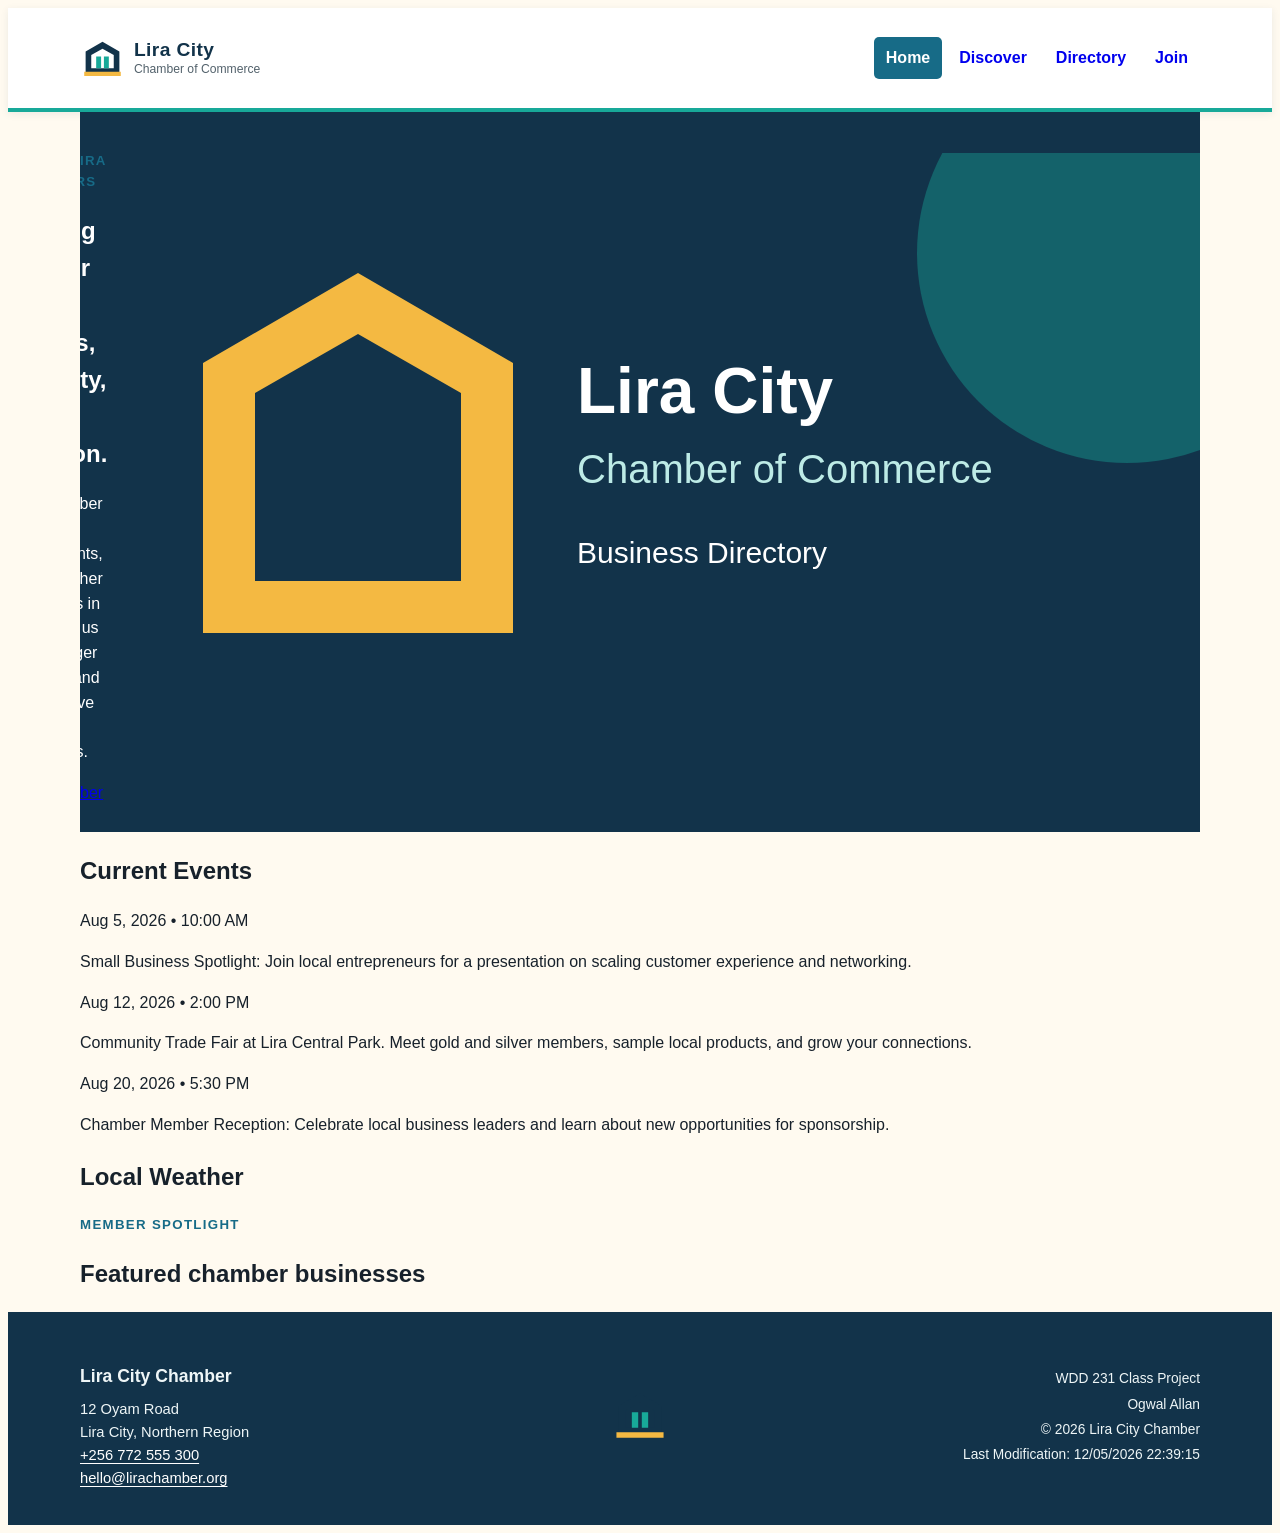
==== commit 26a47c9d: "Assignment11" ====
--- a/chamber/index.html
+++ b/chamber/index.html
@@ -5,10 +5,10 @@
   <meta name="viewport" content="width=device-width, initial-scale=1">
   <meta name="description" content="Welcome to the Lira City Chamber of Commerce home page featuring events, weather, and member spotlights.">
   <meta name="author" content="Ogwal Allan">
-  <meta property="og:title" content="Lira City Chamber of Commerce">
+  <meta property="og:title" content="Lira City Chamber of Commerce – Supporting Local Business Growth">
   <meta property="og:description" content="Supporting local business growth with events, weather, and member spotlights from Lira City.">
-  <meta property="og:image" content="images/social-card.svg">
-  <meta property="og:url" content="index.html">
+  <meta property="og:image" content="https://allan2468coder.github.io/wdd231/chamber/images/social-card.svg">
+  <meta property="og:url" content="https://allan2468coder.github.io/wdd231/chamber/index.html">
   <meta property="og:type" content="website">
   <meta name="twitter:card" content="summary_large_image">
   <title>Lira City Chamber | Home</title>
@@ -16,10 +16,9 @@
   <link rel="preconnect" href="https://fonts.googleapis.com">
   <link rel="preconnect" href="https://fonts.gstatic.com" crossorigin>
   <link href="https://fonts.googleapis.com/css2?family=DM+Sans:wght@400;500;700&family=Playfair+Display:wght@700&display=swap" rel="stylesheet">
-  <link rel="stylesheet" href="styles/normalize.css">
+  <link rel="stylesheet" href="styles/styles.css">
   <link rel="stylesheet" href="styles/small.css">
   <link rel="stylesheet" href="styles/larger.css">
-  <link rel="stylesheet" href="styles/home.css">
   <script src="scripts/navigation.js" defer></script>
   <script src="scripts/home.js" defer></script>
   <script src="scripts/footer.js" defer></script>
@@ -95,13 +94,14 @@
         <address>12 Oyam Road<br>Lira City, Northern Region<br><a href="tel:+256772555300">+256 772 555 300</a><br><a href="mailto:hello@lirachamber.org">hello@lirachamber.org</a></address>
       </section>
       <div class="footer-mark" aria-hidden="true"><img src="images/chamber-mark.svg" alt="" width="58" height="58"></div>
-      <section class="developer-info">
+      <div class="developer-info">
         <p>WDD 231 Class Project</p>
         <p>Ogwal Allan</p>
         <p>&copy; <span id="currentyear"></span> Lira City Chamber</p>
         <p>Last Modification: <span id="lastModified"></span></p>
-      </section>
+      </div>
     </div>
   </footer>
 </body>
 </html>
+
